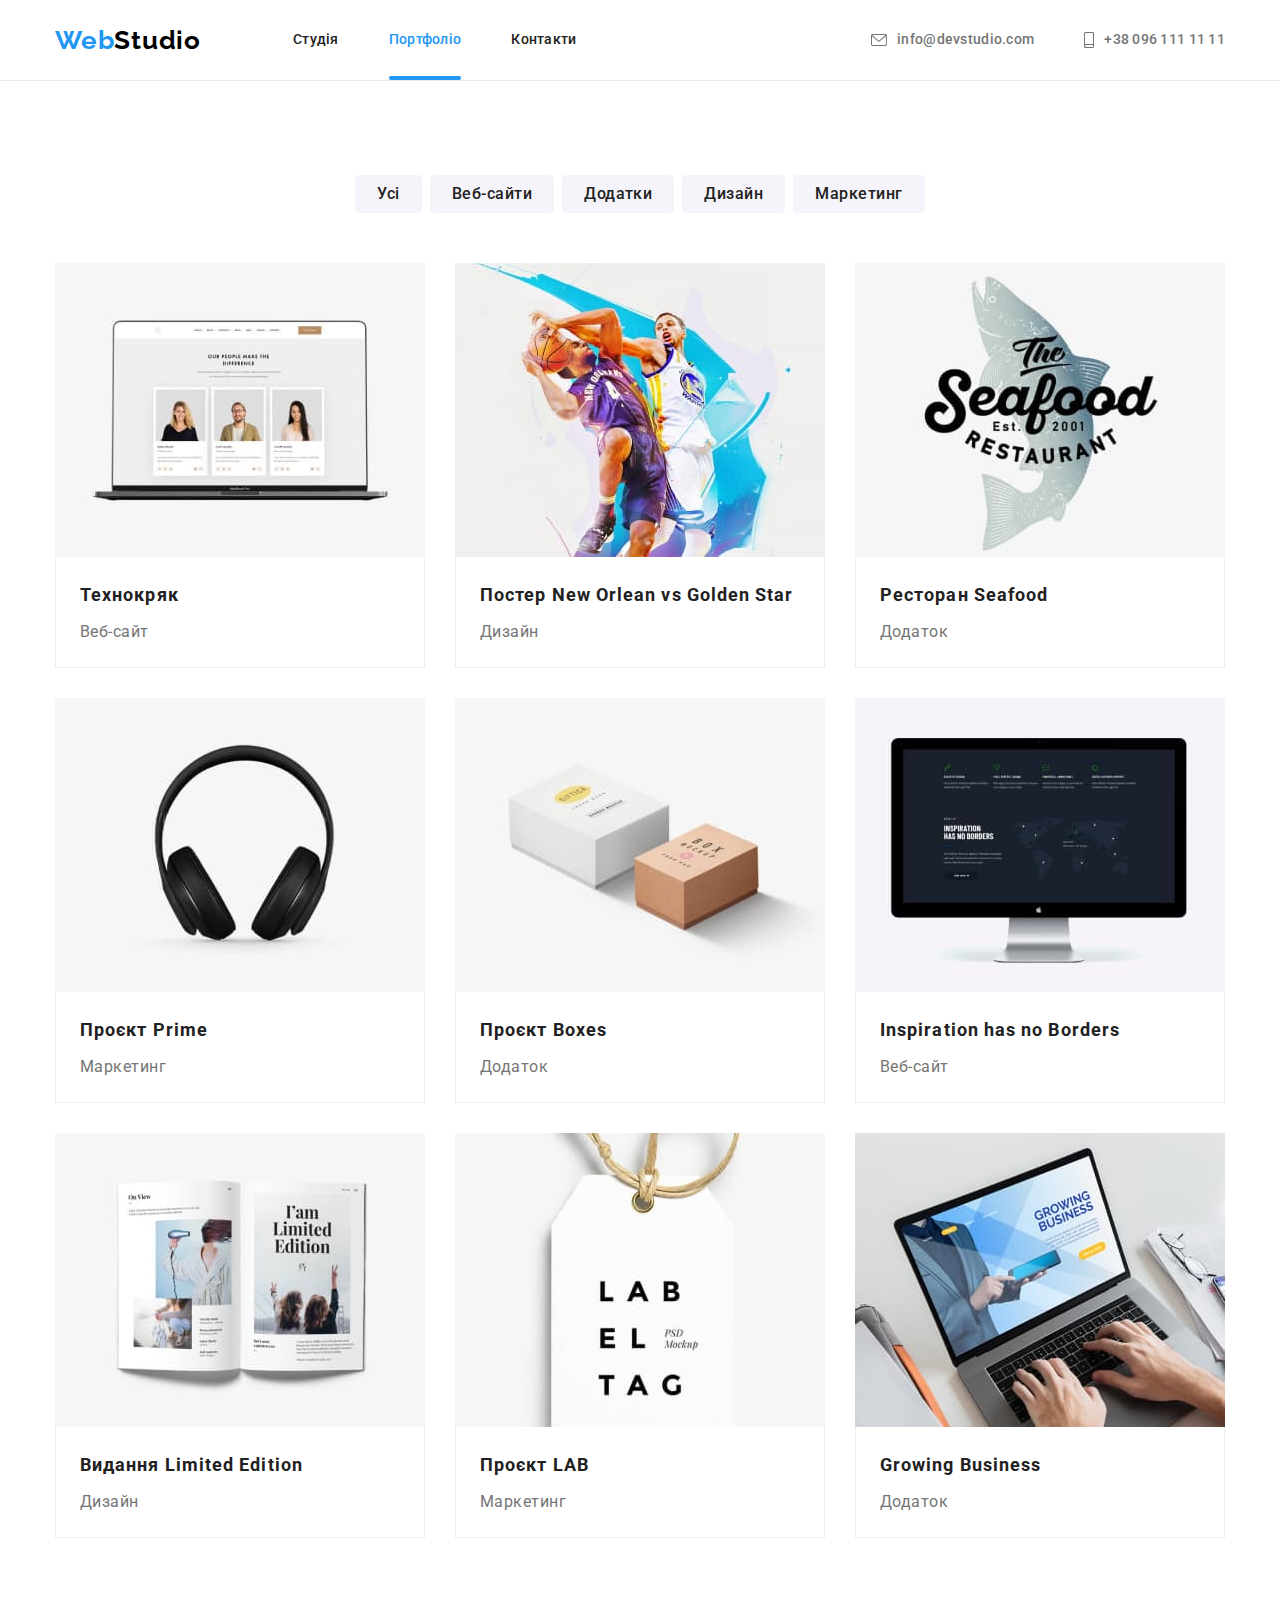
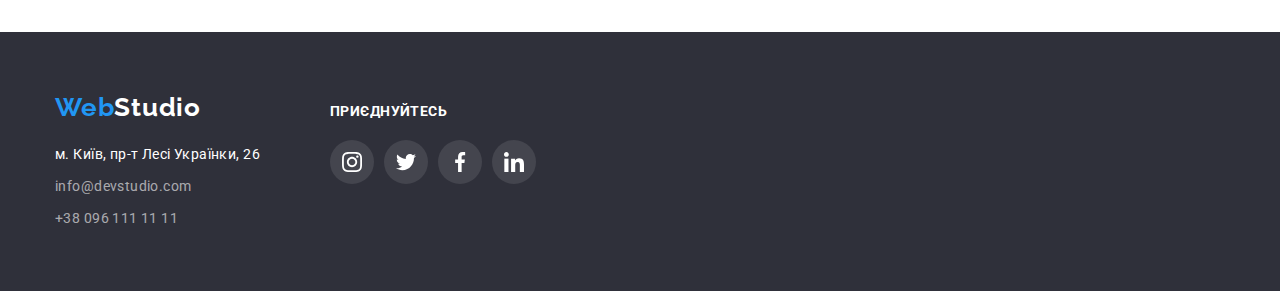
==== portfolio.html @ d1d62286 "1" ====
<!DOCTYPE html>
<html lang="uk">

<head>
    <meta charset="UTF-8">
    <meta http-equiv="X-UA-Compatible" content="IE=edge">
    <meta name="viewport" content="width=device-width, initial-scale=1.0">
    <title>Document</title>
    <link rel="preconnect" href="https://fonts.googleapis.com">
    <link rel="preconnect" href="https://fonts.gstatic.com" crossorigin>
    <link
        href="https://fonts.googleapis.com/css2?family=Montserrat:wght@400;700&family=Raleway:wght@700&family=Roboto:wght@400;500;700;900&display=swap"
        rel="stylesheet">
    <link rel="stylesheet"
        href="https://cdnjs.cloudflare.com/ajax/libs/modern-normalize/1.0.0/modern-normalize.min.css">
    <link rel="stylesheet" href="css/styles.css">
</head>

<body>

    <!-- Header -->

    <header>
        <div class="container header-container">
            <nav>
                <a class="logo links" href="index.html">
                    Web<span class="logo-studio">Studio</span>
                </a>
                <ul class="lists nav-list">
                    <li class="nav-list-item">
                        <a class="nav-list-link links" href="index.html">Студія</a>
                    </li>
                    <li class="nav-list-item">
                        <a class="nav-list-link links portfolio" href="portfolio.html">Портфоліо</a>
                    </li>
                    <li class="nav-list-item">
                        <a class="nav-list-link links" href="">Контакти</a>
                    </li>
                </ul>
            </nav>
            <ul class="lists contacts-list">
                <li class="email">
                    <a class="contacts-email links" href="mailto:info@devstudio.com">
                        <svg class="contacts-icon" height="12" width="16">
                            <use href="./images/icons.svg#envelope"></use>
                        </svg>
                        <span>info@devstudio.com</span>
                    </a>
                </li>
                <li>

                    <a class="contacts-namber links" href="tel:+380961111111">
                        <svg class="contacts-icon" height="16" width="10">
                            <use href="./images/icons.svg#smartphone"></use>
                        </svg>
                        <span>+38 096 111 11 11</span>
                    </a>
                </li>
            </ul>
        </div>
    </header>
    <main>

        <!-- Portfolio -->

        <section class="section">
            <div class="container ">
                <h2 hidden>Портфоліо</h2>
                <ul class="lists portfolio-filter">
                    <li class="portfolio-filter-list">
                        <button class="filter all" type="button">Усі</button>
                    </li>
                    <li class="portfolio-filter-list">
                        <button class="filter" type="button">Веб-сайти</button>
                    </li>
                    <li class="portfolio-filter-list">
                        <button class="filter" type="button">Додатки</button>
                    </li>
                    <li class="portfolio-filter-list">
                        <button class="filter" type="button">Дизайн</button>
                    </li>
                    <li class="portfolio-filter-list">
                        <button class="filter" type="button">Маркетинг</button>
                    </li>
                </ul>
                <ul class="lists portfolio-list">
                    <li class="portfolio-card">
                        <a class="portfolio-link" href="">
                            <div class="tumb-portfolio">
                                <img src="images/project-img-1.jpg"
                                    alt="ноутбук із зображенням на ньому карточок з трьома людьми" width="370"
                                    height="294">
                                <div class="overlay">
                                    <p>Ресурс пропонує комплексні пропозиції з різним рівнем функціоналу та
                                        сервісів. Все це дозволить відвідувачу отримати вичерпні відомості про компанію
                                        чи
                                        приватну особу.</p>
                                </div>
                            </div>
                            <div class="portfolio-link-bottom">
                                <h3 class="project-name">Технокряк</h3>
                                <p class="project-description">Веб-сайт</p>
                            </div>
                        </a>
                    </li>
                    <li class="portfolio-card">
                        <a class="portfolio-link" href="">
                            <div class="tumb-portfolio">
                                <img src="images/project-img-2.jpg"
                                    alt="постер із зображенням двах граючих баскетболістів" width="370" height="294">
                                <div class="overlay">
                                    <p>Ресурс пропонує комплексні пропозиції з різним рівнем функціоналу та
                                        сервісів. Все це дозволить відвідувачу отримати вичерпні відомості про компанію
                                        чи
                                        приватну особу.</p>
                                </div>
                            </div>
                            <div class="portfolio-link-bottom">
                                <h3 class="project-name">Постер New Orlean vs Golden Star</h3>
                                <p class="project-description">Дизайн</p>
                            </div>

                        </a>
                    </li>
                    <li class="portfolio-card">
                        <a class="portfolio-link" href="">
                            <div class="tumb-portfolio">
                                <img src="images/project-img-3.jpg"
                                    alt="логотип з рибою та назвою ресторану морської їжи" width="370" height="294">
                                <div class="overlay">
                                    <p>Ресурс пропонує комплексні пропозиції з різним рівнем функціоналу та
                                        сервісів. Все це дозволить відвідувачу отримати вичерпні відомості про компанію
                                        чи
                                        приватну особу.</p>
                                </div>
                            </div>
                            <div class="portfolio-link-bottom">
                                <h3 class="project-name">Ресторан Seafood</h3>
                                <p class="project-description">Додаток</p>
                            </div>

                        </a>
                    </li>
                    <li class="portfolio-card">
                        <a class="portfolio-link" href="">
                            <div class="tumb-portfolio">
                                <img src="images/project-img-4.jpg" alt="навушники" width="370" height="294">
                                <div class="overlay">
                                    <p>Ресурс пропонує комплексні пропозиції з різним рівнем функціоналу та
                                        сервісів. Все це дозволить відвідувачу отримати вичерпні відомості про компанію
                                        чи
                                        приватну особу.</p>
                                </div>
                            </div>
                            <div class="portfolio-link-bottom">
                                <h3 class="project-name">Проєкт Prime</h3>
                                <p class="project-description">Маркетинг</p>
                            </div>
                        </a>
                    </li>
                    <li class="portfolio-card">
                        <a class="portfolio-link" href="">
                            <div class="tumb-portfolio">
                                <img src="images/project-img-5.jpg" alt="дві кортонні коробки" width="370" height="294">
                                <div class="overlay">
                                    <p>Ресурс пропонує комплексні пропозиції з різним рівнем функціоналу та
                                        сервісів. Все це дозволить відвідувачу отримати вичерпні відомості про компанію
                                        чи
                                        приватну особу.</p>
                                </div>
                            </div>
                            <div class="portfolio-link-bottom">
                                <h3 class="project-name">Проєкт Boxes</h3>
                                <p class="project-description">Додаток</p>
                            </div>
                        </a>
                    </li>
                    <li class="portfolio-card">
                        <a class="portfolio-link" href="">
                            <div class="tumb-portfolio">
                                <img src="images/project-img-6.jpg" alt="єкран компєютера із зображенням сайту"
                                    width="370" height="294">
                                <div class="overlay">
                                    <p>Ресурс пропонує комплексні пропозиції з різним рівнем функціоналу та
                                        сервісів. Все це дозволить відвідувачу отримати вичерпні відомості про компанію
                                        чи
                                        приватну особу.</p>
                                </div>
                            </div>
                            <div class="portfolio-link-bottom">
                                <h3 class="project-name">Inspiration has no Borders</h3>
                                <p class="project-description">Веб-сайт</p>
                            </div>
                        </a>
                    </li>
                    <li class="portfolio-card">
                        <a class="portfolio-link" href="">
                            <div class="tumb-portfolio">
                                <img src="images/project-img-7.jpg" alt="відкритий журнал моди" width="370"
                                    height="294">
                                <div class="overlay">
                                    <p>Ресурс пропонує комплексні пропозиції з різним рівнем функціоналу та
                                        сервісів. Все це дозволить відвідувачу отримати вичерпні відомості про компанію
                                        чи
                                        приватну особу.</p>
                                </div>
                            </div>
                            <div class="portfolio-link-bottom">
                                <h3 class="project-name">Видання Limited Edition</h3>
                                <p class="project-description">Дизайн</p>
                            </div>
                        </a>
                    </li>
                    <li class="portfolio-card">
                        <a class="portfolio-link" href="">
                            <div class="tumb-portfolio">
                                <img src="images/project-img-8.jpg" alt="етикетка" width="370" height="294">
                                <div class="overlay">
                                    <p>Ресурс пропонує комплексні пропозиції з різним рівнем функціоналу та
                                        сервісів. Все це дозволить відвідувачу отримати вичерпні відомості про компанію
                                        чи
                                        приватну особу.</p>
                                </div>
                            </div>
                            <div class="portfolio-link-bottom">
                                <h3 class="project-name">Проєкт LAB</h3>
                                <p class="project-description">Маркетинг</p>
                            </div>
                        </a>
                    </li>
                    <li class="portfolio-card">
                        <a class="portfolio-link" href="">
                            <div class="tumb-portfolio">
                                <img src="images/project-img-9.jpg" alt="відчинений ноутбук з додатком" width="370"
                                    height="294">
                                <div class="overlay">
                                    <p>Ресурс пропонує комплексні пропозиції з різним рівнем функціоналу та
                                        сервісів. Все це дозволить відвідувачу отримати вичерпні відомості про компанію
                                        чи
                                        приватну особу.</p>
                                </div>
                            </div>
                            <div class="portfolio-link-bottom">
                                <h3 class="project-name">Growing Business</h3>
                                <p class="project-description">Додаток</p>
                            </div>
                        </a>
                    </li>
                </ul>
            </div>
        </section>
    </main>


    <!-- Footer -->

    <footer class="footer">
        <div class="container footer-container">
            <div class="footer-contacts">
                <a class="links logo-footer" href="">
                    Web<span class="logo-studio-footer">Studio</span>
                </a>
                <address>
                    <p class="address">м. Київ, пр-т Лесі Українки, 26</p>
                    <a class="contacts-email-footer" href="mailto:info@devstudio.com">info@devstudio.com</a>
                    <a class="contacts-namber-footer" href="tel:+380961111111">+38 096 111 11 11</a>
                </address>
            </div>

            <div class="footer-social">
                <h3 class="join">приєднуйтесь</h3>
                <ul class="footer-social-list list">
                    <li class="footer-social-list-item">
                        <a class="footer-social-list-link" href="">
                            <svg class="footer-social-list-icon" height="20" width="20">
                                <use href="./images/icons.svg#instagram"></use>
                            </svg>
                        </a>
                    </li>
                    <li class="footer-social-list-item">
                        <a class="footer-social-list-link" href="">
                            <svg class="footer-social-list-icon" height="20" width="20">
                                <use href="./images/icons.svg#twitter"></use>
                            </svg>
                        </a>
                    </li>
                    <li class="footer-social-list-item">
                        <a class="footer-social-list-link" href="">
                            <svg class="footer-social-list-icon" height="20" width="20">
                                <use href="./images/icons.svg#facebook"></use>
                            </svg>
                        </a>
                    </li>
                    <li class="footer-social-list-item">
                        <a class="footer-social-list-link" href="">
                            <svg class="footer-social-list-icon" height="20" width="20">
                                <use href="./images/icons.svg#linkedin"></use>
                            </svg>
                        </a>
                    </li>
                </ul>
            </div>
        </div>
    </footer>

</body>

</html>
---- css/styles.css ----
:root {
  --main-text-color: #212121;
  --secodary-text-color: #757575;
  --btn-text-light: #ffffff;
  --accent-color: #2196f3;
}

body {
  font-family: "Roboto", sans-serif;
}

.section {
  padding-top: 94px;
  padding-bottom: 94px;
}

h1,
h2,
h3,
p {
  margin-top: 0;
  margin-bottom: 0;
}

ul {
  margin-top: 0;
  margin-bottom: 0;
  padding-left: 0;
}

img {
  display: block;
  max-width: 100%;
}

.lists,
.social-list-item,
.clients-list,
.footer-social-list-item {
  list-style: none;
}

.links,
.contacts-email-footer,
.contacts-namber-footer,
.portfolio-link,
.social-list-link {
  text-decoration: none;
  font-style: normal;
}

.container {
  width: 1200px;
  margin-left: auto;
  margin-right: auto;
  padding-left: 15px;
  padding-right: 15px;
}

.main-content-title {
  font-weight: 700;
  font-size: 36px;
  line-height: 1.17;
  text-align: center;
  letter-spacing: 0.03em;
  color: var(--main-text-color);
  margin-bottom: 50px;
}

.portfolio {
  color: var(--accent-color);
}

/* Header */

header {
  border-bottom: 1px solid #ececec;
}

.header-container {
  display: flex;
  align-items: center;
  justify-content: space-between;
}
nav {
  display: flex;
  align-items: center;
}
.nav-list {
  display: flex;
  align-items: center;
}
.contacts-list {
  display: flex;
  align-items: center;
}

.logo {
  font-family: "Raleway", sans-seri;
  font-weight: 700;
  font-size: 26px;
  line-height: 1.19;

  letter-spacing: 0.03em;

  color: var(--accent-color);
  margin-right: 92px;
}
.logo-studio {
  color: #000000;
}

.nav-list-item:not(:last-child) {
  margin-right: 50px;
}

.nav-list-link {
  display: block;
  font-weight: 500;
  font-size: 14px;
  line-height: 1.14;
  letter-spacing: 0.02em;
  color: var(--main-text-color);
  padding-top: 32px;
  padding-bottom: 32px;
  transition: color 250ms cubic-bezier(0.4, 0, 0.2, 1);
}

.nav-list-link:hover,
.nav-list-link:focus {
  color: var(--accent-color);
}
.studio {
  color: var(--accent-color);
  position: relative;
}

.studio::after {
  content: "";
  display: block;
  width: 100%;
  height: 4px;
  background: var(--accent-color);
  border-radius: 2px;
  position: absolute;
  bottom: 0;
}

.email {
  margin-right: 50px;
}

.contacts-icon {
  fill: var(--secodary-text-color);
  margin: auto 10px auto 0;
  transition: fill 250ms cubic-bezier(0.4, 0, 0.2, 1);
}

.contacts-email {
  display: flex;
  align-items: center;
  font-weight: 500;
  font-size: 14px;
  line-height: 1.14;
  letter-spacing: 0.02em;
  color: var(--secodary-text-color);
  transition: color 250ms cubic-bezier(0.4, 0, 0.2, 1);
}

.contacts-email:hover,
.contacts-email:focus {
  color: var(--accent-color);
}

.contacts-email:hover .contacts-icon,
.contacts-email:focus .contacts-icon {
  fill: var(--accent-color);
}

.contacts-namber {
  display: flex;
  align-items: center;
  font-weight: 500;
  font-size: 14px;
  line-height: 1.14;
  letter-spacing: 0.02em;
  color: var(--secodary-text-color);
  transition: color 250ms cubic-bezier(0.4, 0, 0.2, 1);
}

.contacts-namber:hover,
.contacts-namber:focus {
  color: var(--accent-color);
}

.contacts-namber:hover .contacts-icon,
.contacts-namber:focus .contacts-icon {
  fill: var(--accent-color);
}

/* HERO */

.hero {
  background-image: linear-gradient(
      rgba(47, 48, 58, 0.4),
      rgba(47, 48, 58, 0.4)
    ),
    url("../images/hero.jpg");
  background-size: cover;
  background-color: #c4c4c4;
  padding-top: 200px;
  padding-bottom: 200px;
  width: 1600px;
  margin: auto;
}

.main-title {
  font-weight: 900;
  font-size: 44px;
  line-height: 1.36;
  text-align: center;
  letter-spacing: 0.06em;
  text-transform: uppercase;
  color: #ffffff;
  margin: 0 auto 30px auto;
  width: 696px;
}

.modal-btn {
  padding: 10px 32px;
  margin: 0 auto;
  font-family: inherit;
  font-weight: 700;
  font-size: 16px;
  line-height: 1.875;
  display: flex;
  align-items: center;
  text-align: center;
  letter-spacing: 0.06em;
  cursor: pointer;
  color: var(--btn-text-light);
  background: var(--accent-color);
  box-shadow: 0px 4px 4px rgba(0, 0, 0, 0.15);
  border-radius: 4px;
  border: none;
  transition: color 250ms cubic-bezier(0.4, 0, 0.2, 1);
}

.modal-btn:hover,
.modal-btn:focus {
  background: #188ce8;
  box-shadow: 0px 4px 4px rgba(0, 0, 0, 0.15);
  border-radius: 4px;
}

/* Advantages */

.advantages-list {
  display: flex;
}

.advantages-list-elements:not(:last-child) {
  margin-right: 30px;
}

.advantages-icon {
  display: flex;
  align-items: center;
  justify-content: center;
  width: 270px;
  height: 120px;
  background-color: #f5f4fa;
}

.advantages {
  font-style: normal;
  font-weight: 700;
  font-size: 14px;
  line-height: 1.14;
  letter-spacing: 0.03em;
  text-transform: uppercase;
  color: var(--main-text-color);
  margin-bottom: 10px;
  margin-top: 30px;
}

.advantages-description {
  font-size: 14px;
  line-height: 1.71;
  letter-spacing: 0.03em;
  color: var(--secodary-text-color);
  width: 270px;
}

/* About us */

.section-about-us {
  padding-bottom: 94px;
}

.about-us {
  display: flex;
}

.about-us-list:not(:last-child) {
  margin-right: 30px;
}

.about-us-list {
  flex-basis: calc((100% - 60) / 3);
}

.tumb {
  position: relative;
}

.label {
  font-style: normal;
  font-weight: 700;
  font-size: 14px;
  line-height: 1.14;
  text-align: center;
  letter-spacing: 0.03em;
  text-transform: uppercase;
  color: var(--btn-text-light);
  width: 370px;
  height: 70px;
  padding: 27px;
  background: rgba(47, 48, 58, 0.8);
}

.tumb > .label {
  position: absolute;
  bottom: 0;
}

/* Team */

.team {
  background-color: #f5f4fa;
}

.team-list {
  display: flex;
  flex-wrap: wrap;
}

.employee-description {
  padding: 30px 32px;
}

.names {
  font-weight: 500;
  font-size: 16px;
  line-height: 1.19;
  text-align: center;
  letter-spacing: 0.03em;
  color: var(--main-text-color);
  margin-bottom: 10px;
}

.job {
  font-size: 16px;
  line-height: 1.19;
  text-align: center;
  letter-spacing: 0.03em;
  color: var(--secodary-text-color);
  margin-bottom: 16px;
}

.team-card {
  background: #ffffff;
  box-shadow: 0px 1px 3px rgba(0, 0, 0, 0.12), 0px 1px 1px rgba(0, 0, 0, 0.14),
    0px 2px 1px rgba(0, 0, 0, 0.2);
  border-radius: 0px 0px 4px 4px;
  flex-basis: calc((100% - 90) / 4);
}

.team-card:not(:last-child) {
  margin-right: 30px;
}

.social-list {
  display: flex;
  justify-content: space-between;
}

.social-list-icon {
  fill: #afb1b8;
  transition: fill 250ms cubic-bezier(0.4, 0, 0.2, 1);
}

.social-list-link {
  display: flex;
  align-items: center;
  justify-content: center;
  width: 44px;
  height: 44px;
  border-radius: 50%;
  transition: background-color 250ms cubic-bezier(0.4, 0, 0.2, 1);
}

.social-list-link:hover,
.social-list-link:focus {
  background-color: var(--accent-color);
}

.social-list-link:hover .social-list-icon,
.social-list-link:focus .social-list-icon {
  fill: var(--btn-text-light);
}

/* Clients */

.clients {
  display: flex;
}

.clients-list {
  display: flex;
  align-items: center;
  justify-content: center;
  flex-wrap: wrap;
  cursor: pointer;
}

.clients-link {
  display: flex;
  align-items: center;
  justify-content: center;
  width: 170px;
  height: 92px;
  border: 1px solid #afb1b8;
  border-radius: 4px;
  transition: border 250ms cubic-bezier(0.4, 0, 0.2, 1);
}

.clients-list:not(:last-child) {
  margin-right: 30px;
}

.clients-icon {
  fill: #afb1b8;
  transition: fill 250ms cubic-bezier(0.4, 0, 0.2, 1);
}

.clients-link:hover,
.clients-link:focus {
  border: 1px solid var(--accent-color);
}

.clients-link:hover .clients-icon,
.clients-link:focus .clients-icon {
  fill: var(--accent-color);
}

/* Footer */

.footer {
  background: #2f303a;
  padding-top: 60px;
  padding-bottom: 60px;
}

.footer-container {
  display: flex;
  align-items: baseline;
}

.footer-contacts {
  margin-right: 70px;
}

.logo-footer {
  font-family: "Raleway", sans-seri;
  font-weight: 700;
  font-size: 26px;
  line-height: 1.19;
  letter-spacing: 0.03em;
  color: var(--accent-color);
  display: block;
  margin-bottom: 20px;
}

.logo-studio-footer {
  color: #ffffff;
}

.address {
  font-size: 14px;
  line-height: 1.71;
  letter-spacing: 0.03em;
  color: #ffffff;
  font-style: normal;
  margin-bottom: 8px;
}

.contacts-email-footer {
  display: block;
  font-size: 14px;
  line-height: 1.71;
  letter-spacing: 0.03em;
  color: rgba(255, 255, 255, 0.6);
  margin-bottom: 8px;
}

.contacts-namber-footer {
  display: block;
  font-size: 14px;
  line-height: 1.71;
  letter-spacing: 0.03em;

  color: rgba(255, 255, 255, 0.6);
}

.join {
  font-style: normal;
  font-weight: 700;
  font-size: 14px;
  line-height: 1.14;
  letter-spacing: 0.03em;
  text-transform: uppercase;
  color: var(--btn-text-light);
  margin-bottom: 20px;
}

.footer-social-list {
  display: flex;
  justify-content: space-between;
}

.footer-social-list-item:not(:last-child) {
  margin-right: 10px;
}

.footer-social-list-icon {
  fill: var(--btn-text-light);
}

.footer-social-list-link {
  display: flex;
  align-items: center;
  justify-content: center;
  width: 44px;
  height: 44px;
  border-radius: 50%;
  background-color: rgba(255, 255, 255, 0.1);
  transition: background-color 250ms cubic-bezier(0.4, 0, 0.2, 1);
}

.footer-social-list-link:hover,
.footer-social-list-link:focus {
  background-color: var(--accent-color);
}

/* Portfolio */

.portfolio {
  color: var(--accent-color);
  position: relative;
}

.portfolio::after {
  content: "";
  display: block;
  width: 100%;
  height: 4px;
  background: var(--accent-color);
  border-radius: 2px;
  position: absolute;
  bottom: 0;
}

.portfolio-link {
  display: block;
  transition: box-shadow 250ms cubic-bezier(0.4, 0, 0.2, 1);
}

.portfolio-link:hover,
.portfolio-link:focus {
  background: #ffffff;
  box-shadow: 0px 1px 1px rgba(0, 0, 0, 0.12), 0px 4px 4px rgba(0, 0, 0, 0.06),
    1px 4px 6px rgba(0, 0, 0, 0.16);
}

.tumb-portfolio {
  position: relative;
  overflow: hidden;
}

.overlay {
  position: absolute;
  bottom: 0;
  width: 100%;
  height: 100%;
  padding: 63px 24px;
  font-style: normal;
  font-weight: 400;
  font-size: 18px;
  line-height: 1.56;
  letter-spacing: 0.03em;
  color: var(--btn-text-light);
  background: rgba(33, 150, 243, 0.9);
  transform: translateY(100%);
  transition: transform 250ms ease;
}

.portfolio-link:hover .overlay,
.portfolio-link:focus .overlay { 
  transform: translateY(0);
}

.portfolio-filter {
  display: flex;
  justify-content: center;
  margin-bottom: 50px;
}

.portfolio-filter-list:not(:last-child) {
  margin-right: 8px;
}

.filter {
  font-weight: 500;
  font-size: 16px;
  line-height: 1.63;
  text-align: center;
  letter-spacing: 0.03em;
  cursor: pointer;
  background-color: #f5f4fa;
  color: var(--main-text-color);
  border: none;
  padding: 6px 22px;
  border-radius: 4px;
  transition: color 250ms cubic-bezier(0.4, 0, 0.2, 1),
    background 250ms cubic-bezier(0.4, 0, 0.2, 1), box-shadow 250ms cubic-bezier(0.4, 0, 0.2, 1) ;
}

.filter:hover,
.filter:focus {
  color: var(--btn-text-light);
  background: var(--accent-color);
  box-shadow: 0px 1px 1px rgba(0, 0, 0, 0.12), 0px 4px 4px rgba(0, 0, 0, 0.06),
    1px 4px 6px rgba(0, 0, 0, 0.16);
}

.portfolio-list {
  display: flex;
  flex-wrap: wrap;
  gap: 30px;
}

.portfolio-card {
  flex-basis: calc((100% - 60px) / 3);
}

.portfolio-link-bottom {
  padding: 20px 24px;
  border-right: 1px solid #eeeeee;
  border-bottom: 1px solid #eeeeee;
  border-left: 1px solid #eeeeee;
}

.project-name {
  font-weight: 700;
  font-size: 18px;
  line-height: 2;
  letter-spacing: 0.06em;
  color: var(--main-text-color);
  margin-bottom: 4px;
}

.project-description {
  font-size: 16px;
  line-height: 1.875;
  letter-spacing: 0.03em;
  color: var(--secodary-text-color);
}

/* Modal */

.backgrope {
  position: fixed;
  top: 0;
  left: 0;
  width: 100vw;
  height: 100vh;
  background-color: rgba(0, 0, 0, 0.1);
  transition: opacity 500ms linear, visibility 500ms linear;
}

.backgrope.is-hidden {
  opacity: 0;
  visibility: hidden;
  pointer-events: none;
}

.modal {
  position: absolute;
  top: 50%;
  left: 50%;
  transform: translate(-50%, -50%);
  width: 528px;
  height: 581px;
  background-color: #ffffff;
  transition: transform 500ms linear, opacity 500ms linear ;
}

.backgrope.is-hidden .modal {
  transform: scale(0.1);
  opacity: 0;
}

.modal-close-btn {
  position: absolute;
  top: 8px;
  right: 8px;
  display: flex;
  justify-content: center;
  align-items: center;
  width: 30px;
  height: 30px;
  border-radius: 50%;
  border: 1px solid rgba(0, 0, 0, 0.1);
  background: #ffffff;
  padding: 0;
  cursor: pointer;
}
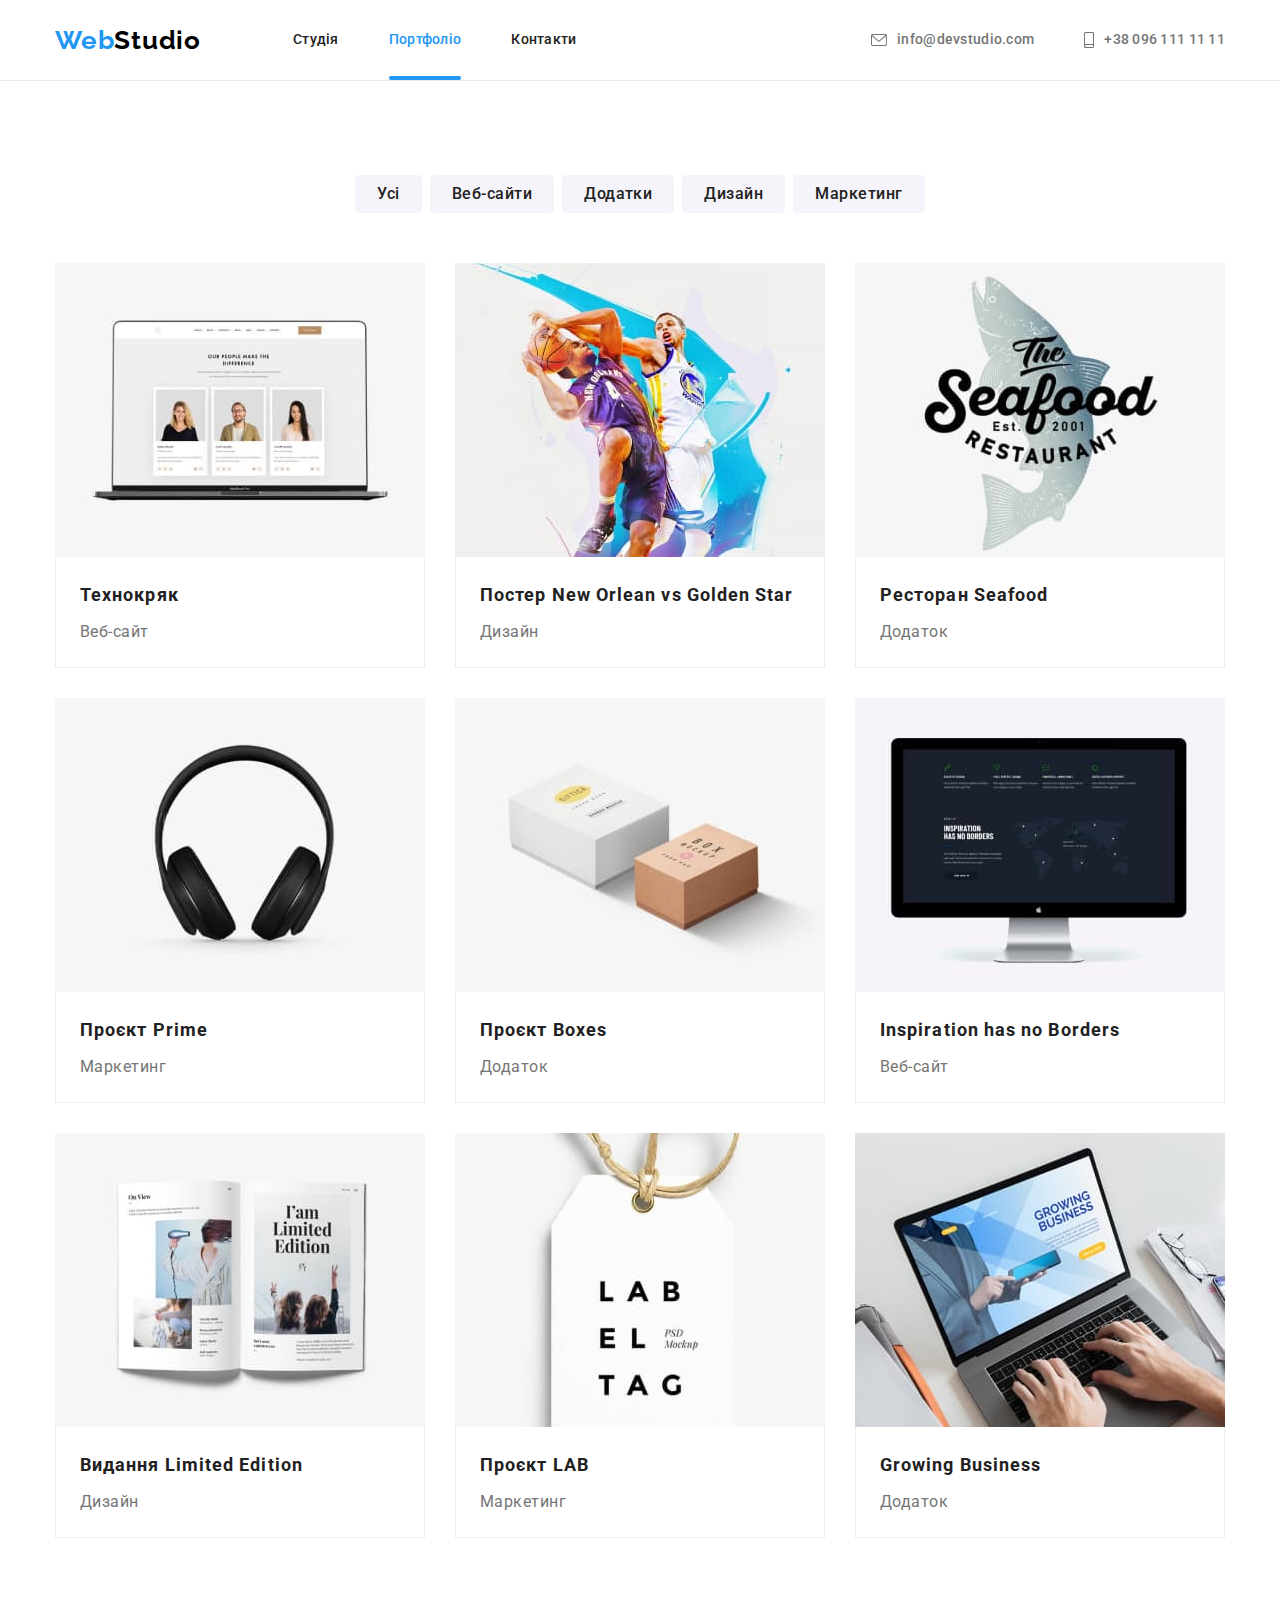
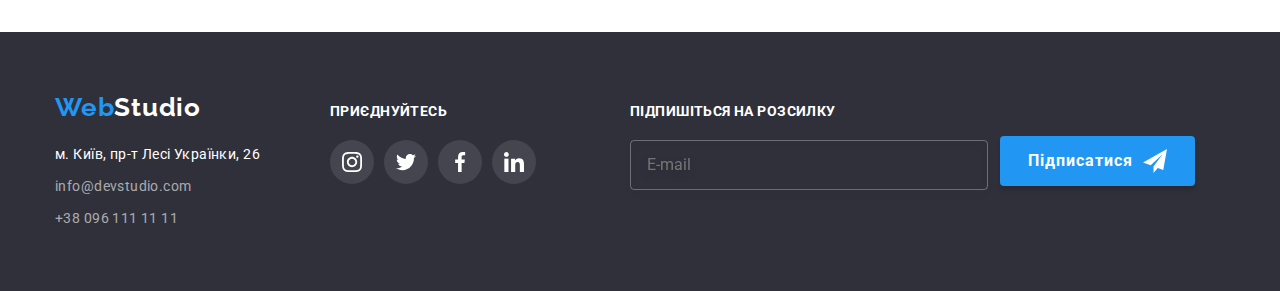
==== commit 683cd625: "6" ====
--- a/portfolio.html
+++ b/portfolio.html
@@ -65,7 +65,7 @@
 
         <section class="section">
             <div class="container ">
-                <h2 hidden>Портфоліо</h2>
+                <h2 class="visually-hidden">Портфоліо</h2>
                 <ul class="lists portfolio-filter">
                     <li class="portfolio-filter-list">
                         <button class="filter all" type="button">Усі</button>
@@ -300,6 +300,17 @@
                     </li>
                 </ul>
             </div>
+            <form class="contact-form-footer">
+                <label class="contact-label-footer">
+                    <span class="sub-name">Підпишіться на розсилку</span>
+                    <input name="user-email" class="contact-form-input-footer" placeholder="E-mail" type="email">
+                </label>
+            </form>
+            <button type="submit" class="submit-btn-footer">Підписатися &nbsp;
+                <svg class="send" height="24" width="24">
+                    <use href="./images/icons.svg#icon-send"></use>
+                </svg>
+            </button>
         </div>
     </footer>
 
--- a/css/styles.css
+++ b/css/styles.css
@@ -69,6 +69,19 @@
 
 .portfolio {
   color: var(--accent-color);
+}
+
+.visually-hidden {
+  position: absolute;
+  width: 1px;
+  height: 1px;
+  margin: -1px;
+  border: 0;
+  padding: 0;
+  white-space: nowrap;
+  clip-path: inset(100%);
+  clip: rect(0 0 0 0);
+  overflow: hidden;
 }
 
 /* Header */
@@ -553,6 +566,69 @@
   background-color: var(--accent-color);
 }
 
+.footer-social {
+  margin-right: 94px;
+}
+
+.contact-form-footer {
+  margin-right: 12px;
+}
+
+.sub-name {
+  display: block;
+  font-style: normal;
+  font-weight: 700;
+  font-size: 14px;
+  line-height: 1.14;
+  letter-spacing: 0.03em;
+  text-transform: uppercase;
+  color: var(--btn-text-light);
+  margin-bottom: 20px;
+}
+
+.contact-form-input-footer {
+  display: block;
+  position: relative;
+  width: 358px;
+  border: 1px solid rgba(255, 255, 255, 0.3);
+  filter: drop-shadow(0px 4px 4px rgba(0, 0, 0, 0.15));
+  border-radius: 4px;
+  background: transparent;
+  padding: 15px 16px;
+}
+
+.contact-form-input-footer:placeholder {
+  font-style: normal;
+  font-weight: 400;
+  font-size: 16px;
+  line-height: 1.25;
+  letter-spacing: 0.03em;
+  color: rgba(255, 255, 255, 0.6);
+}
+
+.submit-btn-footer {
+  padding: 10px 28px;
+  font-style: normal;
+  font-weight: 700;
+  font-size: 16px;
+  line-height: 1.875;
+  align-self: center;
+  text-align: center;
+  letter-spacing: 0.06em;
+  cursor: pointer;
+  color: var(--btn-text-light);
+  background: var(--accent-color);
+  box-shadow: 0px 4px 4px rgba(0, 0, 0, 0.15);
+  border-radius: 4px;
+  border: none;
+  display: flex;
+  align-items: center;
+}
+
+.send {
+  fill: var(--btn-text-light);
+}
+
 /* Portfolio */
 
 .portfolio {
@@ -606,7 +682,7 @@
 }
 
 .portfolio-link:hover .overlay,
-.portfolio-link:focus .overlay { 
+.portfolio-link:focus .overlay {
   transform: translateY(0);
 }
 
@@ -633,7 +709,8 @@
   padding: 6px 22px;
   border-radius: 4px;
   transition: color 250ms cubic-bezier(0.4, 0, 0.2, 1),
-    background 250ms cubic-bezier(0.4, 0, 0.2, 1), box-shadow 250ms cubic-bezier(0.4, 0, 0.2, 1) ;
+    background 250ms cubic-bezier(0.4, 0, 0.2, 1),
+    box-shadow 250ms cubic-bezier(0.4, 0, 0.2, 1);
 }
 
 .filter:hover,
@@ -686,7 +763,10 @@
   width: 100vw;
   height: 100vh;
   background-color: rgba(0, 0, 0, 0.1);
-  transition: opacity 500ms linear, visibility 500ms linear;
+  transition: opacity 250ms cubic-bezier(0.4, 0, 0.2, 1), visibility 250ms cubic-bezier(0.4, 0, 0.2, 1);
+  box-shadow: 0px 1px 3px rgba(0, 0, 0, 0.12), 0px 1px 1px rgba(0, 0, 0, 0.14),
+    0px 2px 1px rgba(0, 0, 0, 0.2);
+  border-radius: 4px;
 }
 
 .backgrope.is-hidden {
@@ -701,9 +781,12 @@
   left: 50%;
   transform: translate(-50%, -50%);
   width: 528px;
-  height: 581px;
   background-color: #ffffff;
-  transition: transform 500ms linear, opacity 500ms linear ;
+  transition: transform 250ms cubic-bezier(0.4, 0, 0.2, 1), opacity 250ms cubic-bezier(0.4, 0, 0.2, 1);
+  padding: 40px;
+  box-shadow: 0px 1px 3px rgba(0, 0, 0, 0.12), 0px 1px 1px rgba(0, 0, 0, 0.14),
+    0px 2px 1px rgba(0, 0, 0, 0.2);
+  border-radius: 4px;
 }
 
 .backgrope.is-hidden .modal {
@@ -725,4 +808,176 @@
   background: #ffffff;
   padding: 0;
   cursor: pointer;
-}
+  transform: fill 250ms line;
+}
+
+.modal-close-btn:focus .modal-close-icon {
+  fill: var(--accent-color);
+}
+
+.modal-title {
+  font-style: normal;
+  font-weight: 700;
+  font-size: 20px;
+  line-height: 1.15;
+  text-align: center;
+  letter-spacing: 0.03em;
+  color: var(--main-text-color);
+  display: block;
+  margin-bottom: 12px;
+}
+
+.contact-form-field {
+  display: block;
+}
+
+.contact-form-field:not(:last-child) {
+  margin-bottom: 10px;
+}
+
+.cell-name {
+  font-style: normal;
+  font-weight: 400;
+  font-size: 12px;
+  line-height: 1.17;
+  letter-spacing: 0.01em;
+  color: #757575;
+  margin-bottom: 4px;
+}
+
+.contact-form-input {
+  padding-left: 42px;
+  width: 100%;
+  height: 40px;
+  border: 1px solid rgba(33, 33, 33, 0.2);
+  border-radius: 4px;
+  transition: border-color 250ms line;
+}
+
+.contact-form-input:focus,
+.contact-form-input:hover {
+  outline: none;
+  border-color: var(--accent-color);
+  cursor: pointer;
+}
+
+.contact-form-input-wrapper {
+  position: relative;
+  display: block;
+}
+
+.contact-form-input-icon {
+  position: absolute;
+  top: 50%;
+  left: 12px;
+  transform: translateY(-50%);
+  fill: var(--main-text-color);
+  transform: fill 250ms line;
+}
+
+.contact-form-input:focus + .contact-form-input-icon,
+.contact-form-input:hover + .contact-form-input-icon {
+  fill: var(--accent-color);
+}
+
+.contact-form-message {
+  width: 100%;
+  height: 138px;
+  padding: 12px 16px;
+  resize: none;
+  border: 1px solid rgba(33, 33, 33, 0.2);
+  border-radius: 4px;
+  transition: border-color 250ms line;
+  margin-bottom: 20px;
+}
+
+.contact-form-message:focus,
+.contact-form-message:hover {
+  outline: none;
+  border-color: var(--accent-color);
+}
+
+.contact-form-message::placeholder {
+  font-style: normal;
+  font-weight: 400;
+  font-size: 12px;
+  line-height: 1.17;
+  letter-spacing: 0.01em;
+  color: rgba(117, 117, 117, 0.5);
+}
+
+.contact-form-checkbox-label {
+  display: flex;
+  align-items: center;
+  font-style: normal;
+  font-weight: 400;
+  font-size: 14px;
+  line-height: 1.71;
+  letter-spacing: 0.03em;
+  color: #757575;
+  margin-bottom: 30px;
+}
+
+.icon-check-wrapper {
+  position: relative;
+  display: block;
+  width: 16px;
+  height: 15px;
+  border: 1px solid var(--main-text-color);
+  border-radius: 3px;
+  margin-right: 10px;
+  transform: background 250ms line;
+}
+
+.icon-check {
+  position: absolute;
+  cursor: pointer;
+  top: 50%;
+  transform: translateY(-50%);
+  left: 2px;
+  fill: var(--btn-text-light);
+}
+
+.contact-form-checkbox:checked
+  + .contact-form-checkbox-label
+  > .icon-check-wrapper {
+  background: var(--accent-color);
+  border: none;
+}
+
+.conditions {
+  font-style: normal;
+  font-weight: 400;
+  font-size: 14px;
+  line-height: 1.71;
+  letter-spacing: 0.03em;
+  text-decoration-line: underline;
+  color: var(--accent-color);
+}
+
+.contact-form-submit-btn {
+  padding: 10px 32px;
+  margin: 0 auto;
+  font-family: inherit;
+  font-weight: 700;
+  font-size: 16px;
+  line-height: 1.875;
+  display: flex;
+  align-items: center;
+  text-align: center;
+  letter-spacing: 0.06em;
+  cursor: pointer;
+  color: var(--btn-text-light);
+  background: var(--accent-color);
+  box-shadow: 0px 4px 4px rgba(0, 0, 0, 0.15);
+  border-radius: 4px;
+  border: none;
+  transition: color 250ms cubic-bezier(0.4, 0, 0.2, 1);
+}
+
+.contact-form-submit-btn:hover,
+.contact-form-submit-btn:focus {
+  background: #188ce8;
+  box-shadow: 0px 4px 4px rgba(0, 0, 0, 0.15);
+  border-radius: 4px;
+}
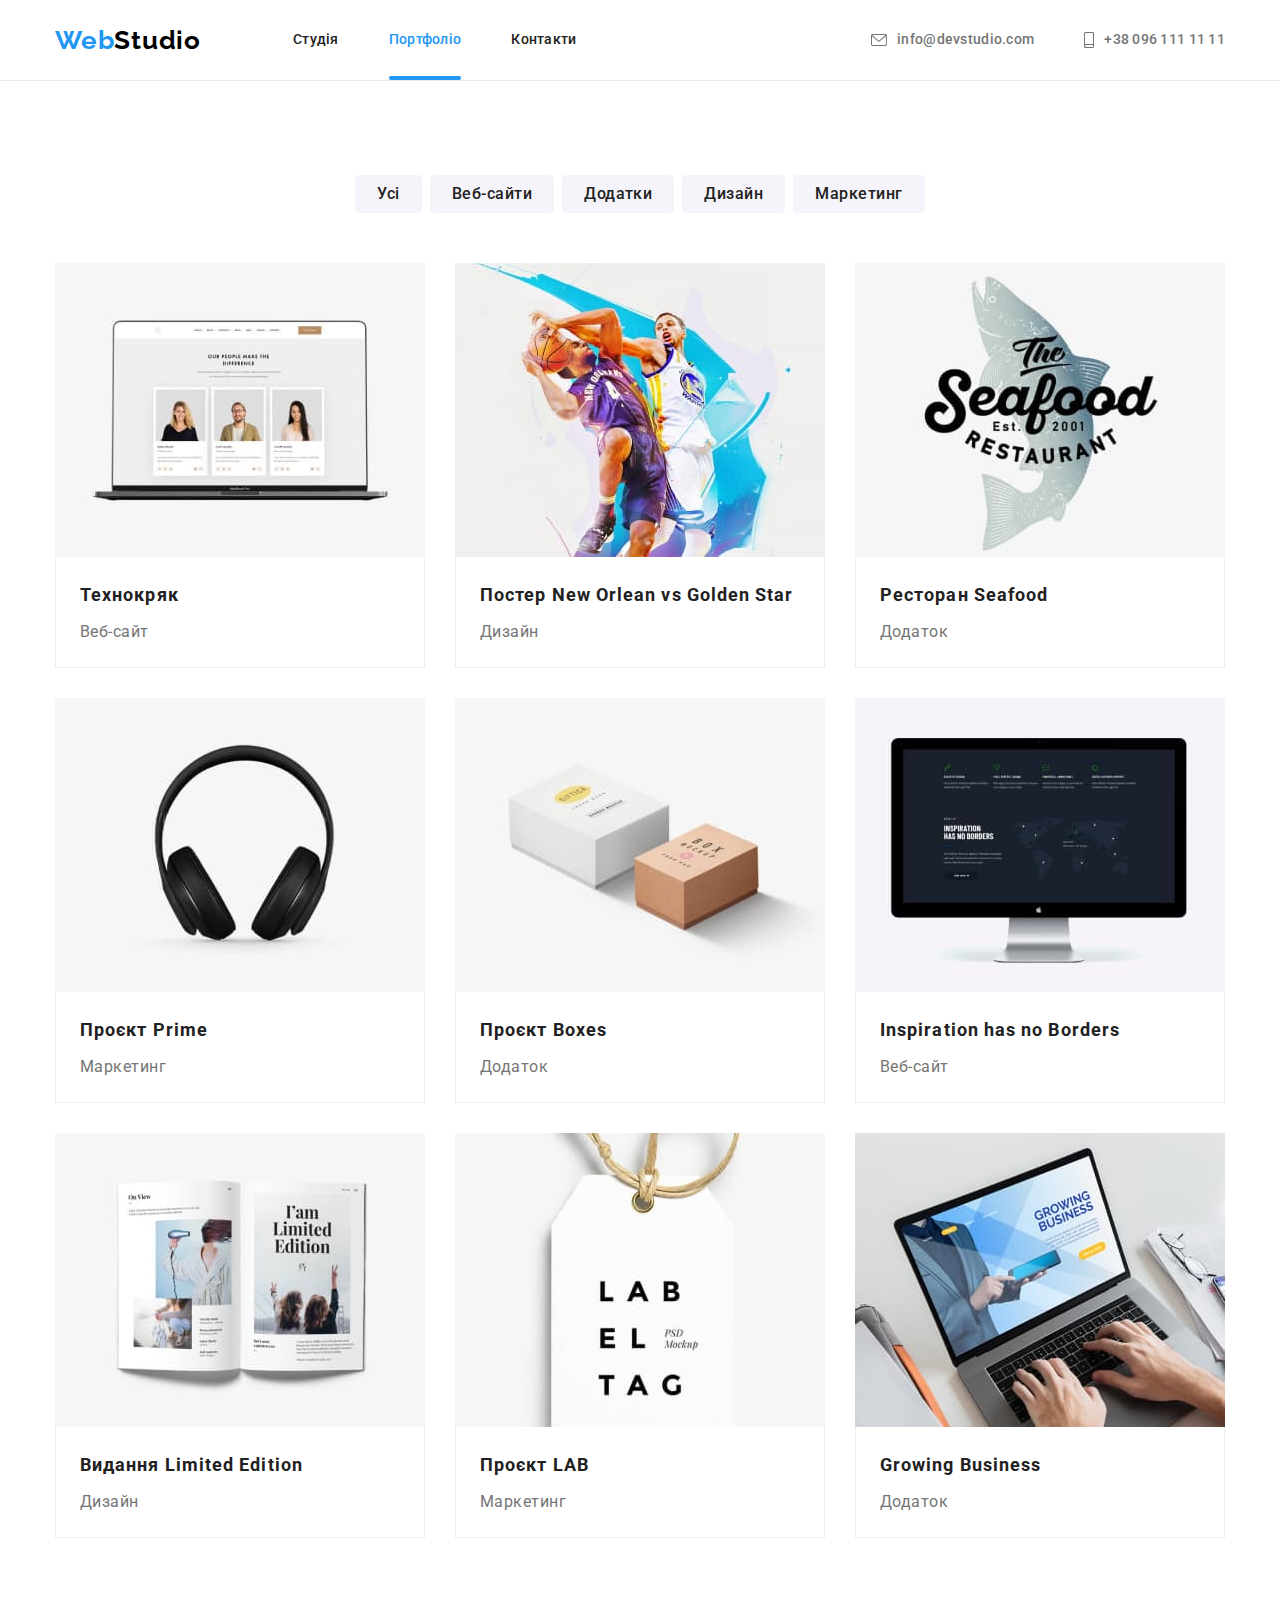
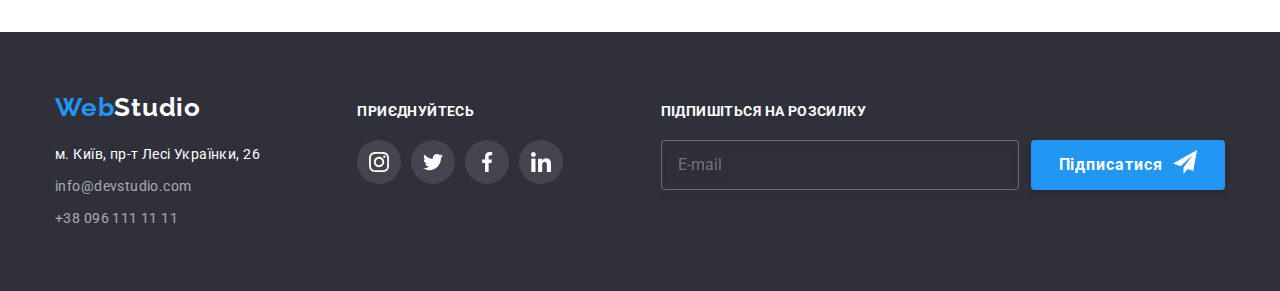
==== commit 517d9de6: "8" ====
--- a/portfolio.html
+++ b/portfolio.html
@@ -305,12 +305,13 @@
                     <span class="sub-name">Підпишіться на розсилку</span>
                     <input name="user-email" class="contact-form-input-footer" placeholder="E-mail" type="email">
                 </label>
+                <button type="submit" class="submit-btn-footer">Підписатися &nbsp;
+                    <svg class="send" height="24" width="24">
+                        <use href="./images/icons.svg#icon-send"></use>
+                    </svg>
+                </button>
             </form>
-            <button type="submit" class="submit-btn-footer">Підписатися &nbsp;
-                <svg class="send" height="24" width="24">
-                    <use href="./images/icons.svg#icon-send"></use>
-                </svg>
-            </button>
+
         </div>
     </footer>
 
--- a/css/styles.css
+++ b/css/styles.css
@@ -478,10 +478,7 @@
 .footer-container {
   display: flex;
   align-items: baseline;
-}
-
-.footer-contacts {
-  margin-right: 70px;
+  justify-content: space-between;
 }
 
 .logo-footer {
@@ -566,12 +563,9 @@
   background-color: var(--accent-color);
 }
 
-.footer-social {
-  margin-right: 94px;
-}
-
 .contact-form-footer {
-  margin-right: 12px;
+  display: flex;
+  align-items: flex-end;
 }
 
 .sub-name {
@@ -588,13 +582,14 @@
 
 .contact-form-input-footer {
   display: block;
-  position: relative;
   width: 358px;
   border: 1px solid rgba(255, 255, 255, 0.3);
   filter: drop-shadow(0px 4px 4px rgba(0, 0, 0, 0.15));
   border-radius: 4px;
   background: transparent;
   padding: 15px 16px;
+  color: var(--btn-text-light);
+  margin-right: 12px;
 }
 
 .contact-form-input-footer:placeholder {
@@ -612,7 +607,6 @@
   font-weight: 700;
   font-size: 16px;
   line-height: 1.875;
-  align-self: center;
   text-align: center;
   letter-spacing: 0.06em;
   cursor: pointer;
@@ -622,7 +616,6 @@
   border-radius: 4px;
   border: none;
   display: flex;
-  align-items: center;
 }
 
 .send {
@@ -763,7 +756,8 @@
   width: 100vw;
   height: 100vh;
   background-color: rgba(0, 0, 0, 0.1);
-  transition: opacity 250ms cubic-bezier(0.4, 0, 0.2, 1), visibility 250ms cubic-bezier(0.4, 0, 0.2, 1);
+  transition: opacity 250ms cubic-bezier(0.4, 0, 0.2, 1),
+    visibility 250ms cubic-bezier(0.4, 0, 0.2, 1);
   box-shadow: 0px 1px 3px rgba(0, 0, 0, 0.12), 0px 1px 1px rgba(0, 0, 0, 0.14),
     0px 2px 1px rgba(0, 0, 0, 0.2);
   border-radius: 4px;
@@ -782,7 +776,8 @@
   transform: translate(-50%, -50%);
   width: 528px;
   background-color: #ffffff;
-  transition: transform 250ms cubic-bezier(0.4, 0, 0.2, 1), opacity 250ms cubic-bezier(0.4, 0, 0.2, 1);
+  transition: transform 250ms cubic-bezier(0.4, 0, 0.2, 1),
+    opacity 250ms cubic-bezier(0.4, 0, 0.2, 1);
   padding: 40px;
   box-shadow: 0px 1px 3px rgba(0, 0, 0, 0.12), 0px 1px 1px rgba(0, 0, 0, 0.14),
     0px 2px 1px rgba(0, 0, 0, 0.2);
@@ -811,7 +806,8 @@
   transform: fill 250ms line;
 }
 
-.modal-close-btn:focus .modal-close-icon {
+.modal-close-btn:focus .modal-close-icon,
+.modal-close-btn:hover .modal-close-icon {
   fill: var(--accent-color);
 }
 
@@ -831,11 +827,12 @@
   display: block;
 }
 
-.contact-form-field:not(:last-child) {
+.contact-form-field:not(:last-of-type) {
   margin-bottom: 10px;
 }
 
 .cell-name {
+  display: block;
   font-style: normal;
   font-weight: 400;
   font-size: 12px;
@@ -882,7 +879,7 @@
 
 .contact-form-message {
   width: 100%;
-  height: 138px;
+  height: 120px;
   padding: 12px 16px;
   resize: none;
   border: 1px solid rgba(33, 33, 33, 0.2);
@@ -906,9 +903,14 @@
   color: rgba(117, 117, 117, 0.5);
 }
 
+.contact-form-ceckbox-wrapper {
+  margin: auto;
+}
+
 .contact-form-checkbox-label {
   display: flex;
   align-items: center;
+  justify-content: center;
   font-style: normal;
   font-weight: 400;
   font-size: 14px;
@@ -940,6 +942,9 @@
 
 .contact-form-checkbox:checked
   + .contact-form-checkbox-label
+  > .icon-check-wrapper,
+.contact-form-checkbox:focus
+  + .contact-form-checkbox-label
   > .icon-check-wrapper {
   background: var(--accent-color);
   border: none;
